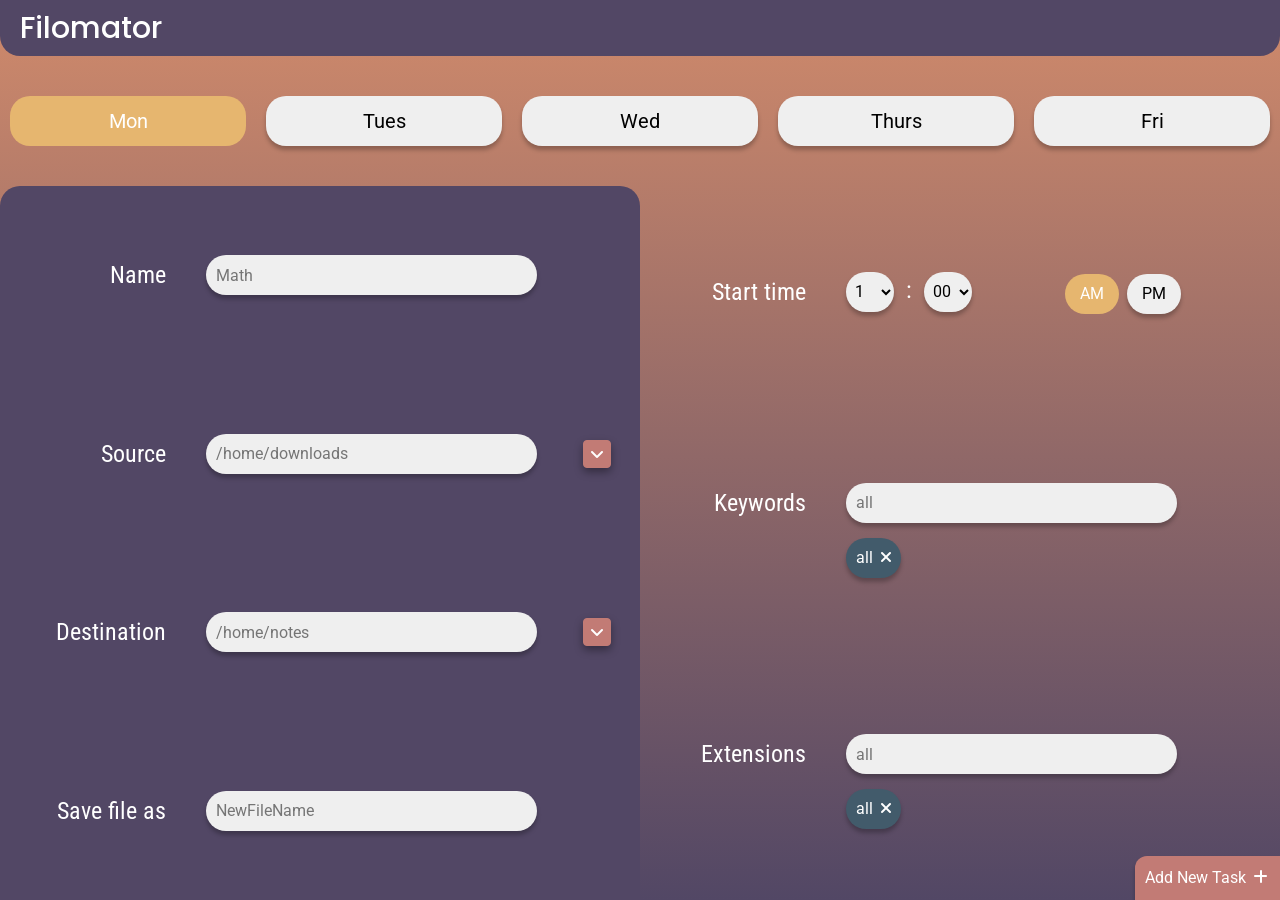
==== ui/index.html @ 487c7b3b "Updated Style Added background gradient. Aligned details." ====
<!DOCTYPE html>
<html>
    <head>
        <meta charset="UTF-8">
        <meta http-equiv="Content-Security-Policy" content="">
        <meta http-equiv="X-Content-Security-Policy" content="">
        <meta name="viewport" content="width=device-width, initial-scale=1">

        <!-- libraries -->
        <script src="https://ajax.googleapis.com/ajax/libs/jquery/3.6.0/jquery.min.js"></script>
        <!-- CSS only -->
        <link href="https://cdn.jsdelivr.net/npm/bootstrap@5.1.3/dist/css/bootstrap.min.css" rel="stylesheet" integrity="sha384-1BmE4kWBq78iYhFldvKuhfTAU6auU8tT94WrHftjDbrCEXSU1oBoqyl2QvZ6jIW3" crossorigin="anonymous">
        <!-- JavaScript Bundle with Popper -->
        <script src="https://cdn.jsdelivr.net/npm/bootstrap@5.1.3/dist/js/bootstrap.bundle.min.js" integrity="sha384-ka7Sk0Gln4gmtz2MlQnikT1wXgYsOg+OMhuP+IlRH9sENBO0LRn5q+8nbTov4+1p" crossorigin="anonymous"></script>

        <!-- custom scripts -->
        <script src="script.js"></script>
        <link rel="stylesheet" href="index.css">
        <link rel="stylesheet" href="taskDetail.css">

        <!-- fonts -->
        <link rel="preconnect" href="https://fonts.googleapis.com">
        <link rel="preconnect" href="https://fonts.gstatic.com" crossorigin>
        <link href="https://fonts.googleapis.com/css2?family=Poppins&family=Roboto&display=swap" rel="stylesheet">

        <link rel="preconnect" href="https://fonts.googleapis.com">
        <link rel="preconnect" href="https://fonts.gstatic.com" crossorigin>
        <link href="https://fonts.googleapis.com/css2?family=Roboto+Condensed:wght@300&display=swap" rel="stylesheet">

        <link rel="stylesheet" href="https://cdnjs.cloudflare.com/ajax/libs/font-awesome/6.0.0/css/all.min.css">
<!--        <title>Hello World!</title>-->
    </head>
    <body>
        <header>
            <h1>Filomator</h1>
        </header>
        <div class="container">
            <div class="week">
                <button class="day selected">Mon</button>
                <button class="day">Tues</button>
                <button class="day">Wed</button>
                <button class="day">Thurs</button>
                <button class="day ">Fri</button>
            </div>

            <div class="row">
                <div class="taskDetails col-sm-12 col-lg-6">
                    <div class="details row">
                        <p class="col-3">Name</p>
                        <div class="col-8"><input type="text" placeholder="Math"></div>
                    </div>
                    <div class="details row">
                        <p class="col-3">Source</p>
                        <div class="col-8"><input type="text" placeholder="/home/downloads"></div>
                        <a class="dropdown selected source fa-stack col-2" id="srcBtn">
                            <i class="fa fa-square fa-stack-2x"></i>
                            <i class="fas fa-angle-down fa-stack-1x" style="color: #FFFFFF"></i>
                        </a>
<!--                        <input type="file" webkitdirectory directory id="srcExplorer" style="display:none;">-->
                    </div>
                    <div class="details row">
                        <p class="col-3">Destination</p>
                        <div class="col-8"><input type="text" placeholder="/home/notes"></div>
                        <a class="dropdown selected fa-stack col-2">
                            <i class="fa fa-square fa-stack-2x"></i>
                            <i class="fas fa-angle-down fa-stack-1x" style="color: #FFFFFF"></i>
                        </a>
                    </div>
                    <div class="details row">
                        <p class="col-3">Save file as</p>
                        <div class="col-8"><input type="text" placeholder="NewFileName"></div>
                    </div>
                </div>

                <div class="taskDetails col-sm-12 col-lg-6 pull-right">
                    <div class="details row">
                        <p class="col-3">Start time</p>
                        <div class="time col-5">
                            <select name="hour" class="hour">
                            </select>
                            <p>&nbsp; : &nbsp;</p>
                            <select name="mins" class="mins">
                            </select>
                        </div>
                        <div class="twelve-hour-clock col-3">
                            <button class="selected">AM</button>
                            <button class="">PM</button>
                        </div>
                    </div>
                    <div class="details row">
                        <p class="col-3">Keywords</p>
                        <div class="col-8"><input type="text" placeholder="all"></div>

                        <div class="col-3"></div>
                        <div class="keywords col-8">
                            <button class="varBtn">all &nbsp;<i class="fas fa-xmark"></i></button>
                        </div>
                    </div>
                    <div class="details row">
                        <p class="col-3">Extensions</p>
                        <div class="col-8"><input type="text" placeholder="all"></div>

                        <div class="col-3"></div>
                        <div class="extensions col-8">
                            <button class="varBtn">all &nbsp;<i class="fas fa-xmark"></i></button>
                        </div>
                    </div>
                </div>
<!--            <div class="schedule col-sm-12 col-lg-6">-->
<!--                <div class="task"><p>Hello 2</p></div>-->
<!--                <div class="task"><p>Hello 2</p></div>-->
<!--                <div class="task"><p>Hello 2</p></div>-->
<!--            </div>-->
            </div>
        </div>

        <div>
            <button class="newTaskBtn">
                Add New Task
                <i class="fas fa-plus fa-fw"></i>
            </button>
        </div>

        <script src="renderer.js"></script>

    </body>
</html>
---- ui/index.css ----
* {
    font-family: 'Roboto', sans-serif;
    margin: 0;
}

body {
    margin: 0;
    font-family: 'Roboto Condensed', sans-serif;
    font-style: normal;

    display: flex;
    flex-direction: column;
    min-height: 100vh;
    background: linear-gradient(0, #524765 0%, #D08A6B 100%);
}

header {
    background-color: #524765;
    padding: 10px 20px;
    border-radius: 0 0 20px 20px;
}

/** Title */
header h1 {
    font-family: 'Poppins', sans-serif;
    font-size: 30px;
    color: #FFFFFF;
    margin: 0;
}

.container {
    padding: 0;
    margin: 0;
    max-width: 100%;

    display: flex;
    flex-direction: column;
    flex-grow: 1;
}

/** Week */
.container .week{
    display: flex;
    margin: 30px 0;
}

.week .day{
    width: 100%;
    margin: 10px;
    padding: 10px;
    border: none;
    border-radius: 20px;
    box-shadow: 0px 4px 4px rgb(0 0 0 / 25%);
    font-size: 20px;
}

.week .day.selected{
    background-color: #E6B66F;
    color: #FFFFFF;
    box-shadow: none !important;
}

/** New Task Button */
.newTaskBtn {
    position: fixed;
    bottom: 0;
    right: 0;
    background-color: #C27B75;
    padding: 10px;
    border-radius: 12px 0 0;
    color: white;
}
---- ui/taskDetail.css ----
.container > .row {
    padding: 0;
    margin: 0;
    flex-grow: 1;
}

/** Dropdown button */
.dropdown {
    filter: drop-shadow( 0px 4px 4px rgb(0 0 0 / 37%));
    color: #C27B75;
    cursor: pointer;
}
.dropdown:hover {
    filter: none !important;
    color: #C27B75;
}

/** Details Container */
.taskDetails {
    background-color: #524765;
    display: flex;
    flex-direction: column;
    border-radius: 20px 20px 0 0;
}

.details {
    display: flex;
    flex-direction: row;
    flex-wrap: wrap;
    align-items: center;
    justify-content: start;
    margin: auto 0;
}

.details p, .details h4 {
    color: white;
    margin: 0;
    padding: 0;
    height: unset;
    text-align: end;
    font-size: x-large;
    font-family: 'Roboto Condensed', sans-serif;
}

/** Schedule Container */
.schedule {
    display: flex;
    flex-direction: column;
    border-top: 4px solid #524765;
}

.schedule p {
    text-align: center;
    margin: 5%;
}

/** Input */
input[type=text] {
    border: 1px black;
    border-radius: 20px;
    padding: 10px;
    width: 100%;
}

.details *{
    height: 40px;
}

button, input, select{
    /*margin: 10px;*/
    border-radius: 20px;
    border: none;
    box-shadow: 0px 4px 4px rgb(0 0 0 / 25%);
    background-color: #efefef;
}

.details .time{
    display: flex;
}
.details .time p{
    text-align: center;
}
.details .time select{
    border-radius: 20px;
    padding: 3px 5px;
}


.details .twelve-hour-clock{
    padding: 0;
}

.details .twelve-hour-clock button{
    margin: 2px;
    padding: 3px 15px;
}


.details .twelve-hour-clock button.selected{
    background-color: #E6B66F;
    color: #FFFFFF;
    box-shadow: none !important;
}

.details .varBtn{
    margin-top: 15px;
    background-color: #425B6B;
    color: #FFFFFF;
    padding: 8px 10px;
}

.details > div{
    padding: 0 40px;
}

.taskDetails.pull-right{
    background-color: revert;
    color: black;
}
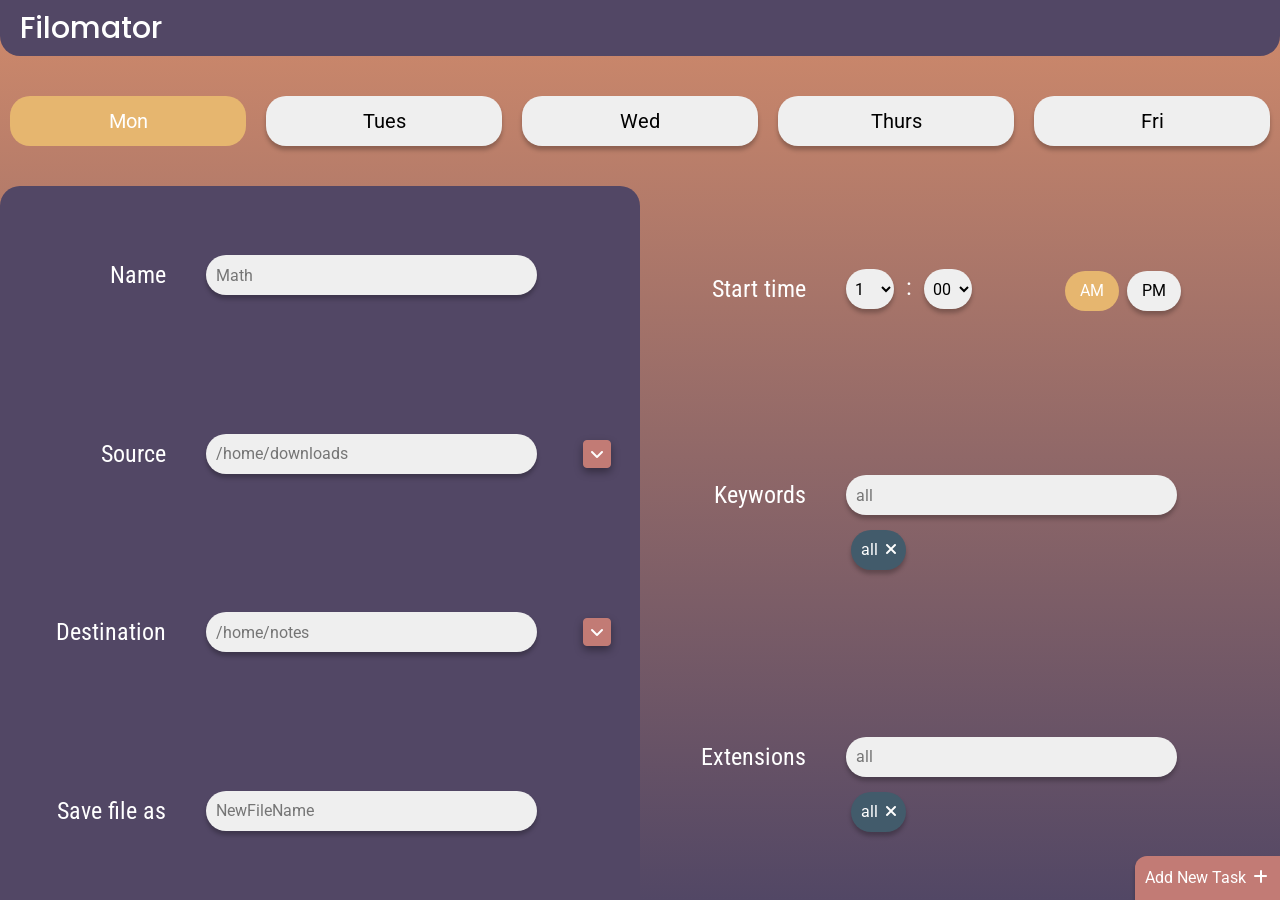
==== commit 56fea112: "Implemented Label list Added to keywords and extensions. Supports adding and removing labels." ====
--- a/ui/index.html
+++ b/ui/index.html
@@ -51,7 +51,7 @@
                     </div>
                     <div class="details row">
                         <p class="col-3">Source</p>
-                        <div class="col-8"><input type="text" placeholder="/home/downloads"></div>
+                        <div class="col-8"><input type="text" id="srcInput" placeholder="/home/downloads"></div>
                         <a class="dropdown selected source fa-stack col-2" id="srcBtn">
                             <i class="fa fa-square fa-stack-2x"></i>
                             <i class="fas fa-angle-down fa-stack-1x" style="color: #FFFFFF"></i>
@@ -60,8 +60,8 @@
                     </div>
                     <div class="details row">
                         <p class="col-3">Destination</p>
-                        <div class="col-8"><input type="text" placeholder="/home/notes"></div>
-                        <a class="dropdown selected fa-stack col-2">
+                        <div class="col-8"><input type="text" id="destnInput" placeholder="/home/notes"></div>
+                        <a class="dropdown selected fa-stack col-2" id="destnBtn">
                             <i class="fa fa-square fa-stack-2x"></i>
                             <i class="fas fa-angle-down fa-stack-1x" style="color: #FFFFFF"></i>
                         </a>
@@ -89,20 +89,20 @@
                     </div>
                     <div class="details row">
                         <p class="col-3">Keywords</p>
-                        <div class="col-8"><input type="text" placeholder="all"></div>
+                        <div class="col-8"><input type="text" id="keyWInput" placeholder="all"></div>
 
                         <div class="col-3"></div>
                         <div class="keywords col-8">
-                            <button class="varBtn">all &nbsp;<i class="fas fa-xmark"></i></button>
+                            <button class="varBtn" onclick="removeVar(this)">all &nbsp;<i class="fas fa-xmark"></i></button>
                         </div>
                     </div>
                     <div class="details row">
                         <p class="col-3">Extensions</p>
-                        <div class="col-8"><input type="text" placeholder="all"></div>
+                        <div class="col-8"><input type="text" id="extnInput" placeholder="all"></div>
 
                         <div class="col-3"></div>
                         <div class="extensions col-8">
-                            <button class="varBtn">all &nbsp;<i class="fas fa-xmark"></i></button>
+                            <button class="varBtn" onclick="removeVar(this)">all &nbsp;<i class="fas fa-xmark"></i></button>
                         </div>
                     </div>
                 </div>
--- a/ui/index.css
+++ b/ui/index.css
@@ -11,7 +11,7 @@
     display: flex;
     flex-direction: column;
     min-height: 100vh;
-    background: linear-gradient(0, #524765 0%, #D08A6B 100%);
+    background: fixed linear-gradient(0, #524765 0%, #D08A6B 100%);
 }
 
 header {
--- a/ui/taskDetail.css
+++ b/ui/taskDetail.css
@@ -103,10 +103,10 @@
 }
 
 .details .varBtn{
-    margin-top: 15px;
     background-color: #425B6B;
     color: #FFFFFF;
     padding: 8px 10px;
+    margin: 15px 5px 0 5px;
 }
 
 .details > div{
@@ -116,4 +116,11 @@
 .taskDetails.pull-right{
     background-color: revert;
     color: black;
+}
+
+.details .keywords{
+    display: flex;
+    flex-direction: row;
+    flex-wrap: wrap;
+    height: auto;
 }
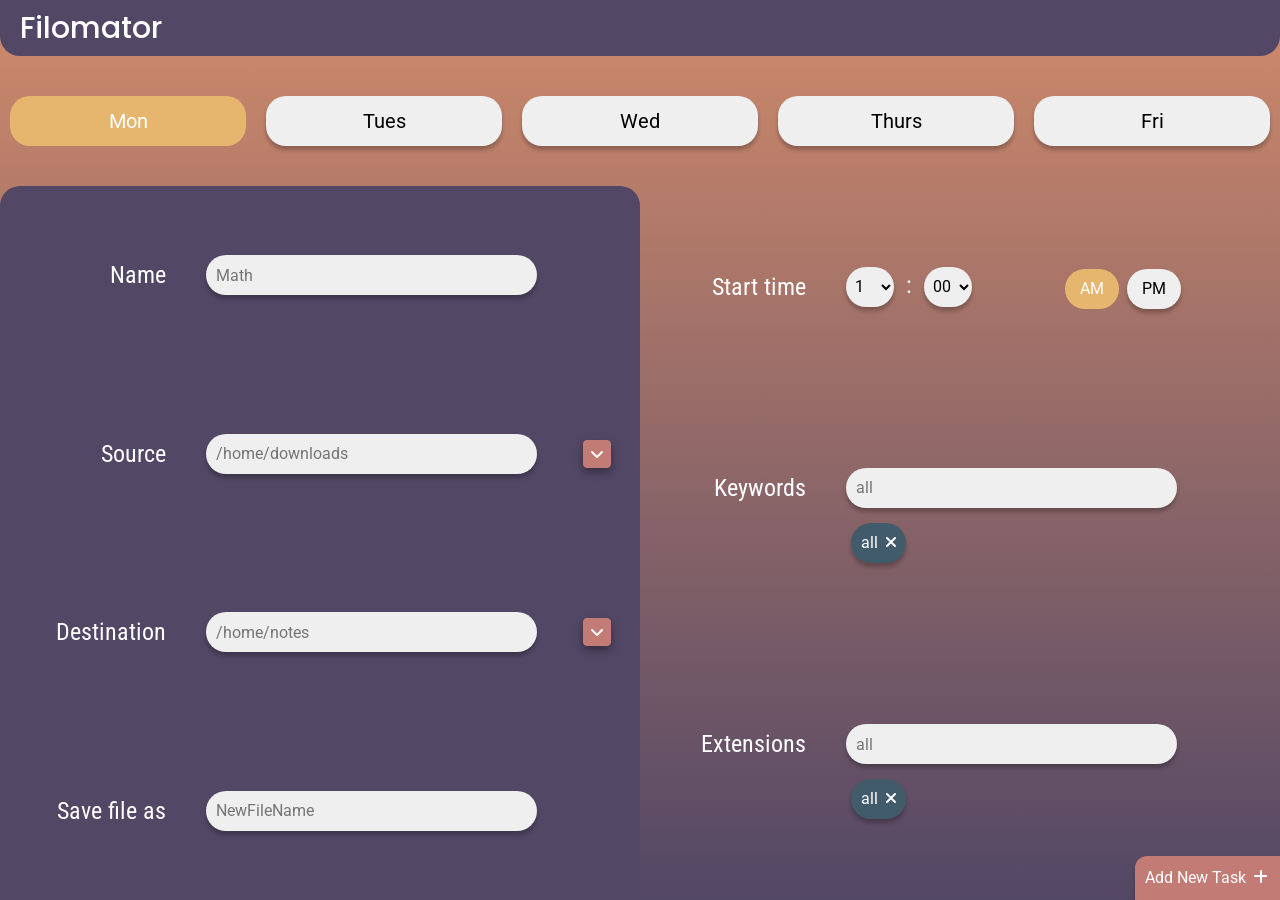
==== commit f07b8156: "Refactor Rename variables. Removed taskDetail.css" ====
--- a/ui/index.html
+++ b/ui/index.html
@@ -15,8 +15,7 @@
 
         <!-- custom scripts -->
         <script src="script.js"></script>
-        <link rel="stylesheet" href="index.css">
-        <link rel="stylesheet" href="taskDetail.css">
+        <link rel="stylesheet" href="newtask.css">
 
         <!-- fonts -->
         <link rel="preconnect" href="https://fonts.googleapis.com">
@@ -93,7 +92,7 @@
 
                         <div class="col-3"></div>
                         <div class="keywords col-8">
-                            <button class="varBtn" onclick="removeVar(this)">all &nbsp;<i class="fas fa-xmark"></i></button>
+                            <button class="labelBtn" onclick="removeLabel(this)">all &nbsp;<i class="fas fa-xmark"></i></button>
                         </div>
                     </div>
                     <div class="details row">
@@ -102,15 +101,10 @@
 
                         <div class="col-3"></div>
                         <div class="extensions col-8">
-                            <button class="varBtn" onclick="removeVar(this)">all &nbsp;<i class="fas fa-xmark"></i></button>
+                            <button class="labelBtn" onclick="removeLabel(this)">all &nbsp;<i class="fas fa-xmark"></i></button>
                         </div>
                     </div>
                 </div>
-<!--            <div class="schedule col-sm-12 col-lg-6">-->
-<!--                <div class="task"><p>Hello 2</p></div>-->
-<!--                <div class="task"><p>Hello 2</p></div>-->
-<!--                <div class="task"><p>Hello 2</p></div>-->
-<!--            </div>-->
             </div>
         </div>
 
--- a/ui/newtask.css
+++ b/ui/newtask.css
@@ -0,0 +1,192 @@
+* {
+    font-family: 'Roboto', sans-serif;
+    margin: 0;
+}
+
+body {
+    margin: 0;
+    font-family: 'Roboto Condensed', sans-serif;
+    font-style: normal;
+
+    display: flex;
+    flex-direction: column;
+    min-height: 100vh;
+    background: fixed linear-gradient(0, #524765 0%, #D08A6B 100%);
+}
+
+header {
+    background-color: #524765;
+    padding: 10px 20px;
+    border-radius: 0 0 20px 20px;
+}
+
+/** Title */
+header h1 {
+    font-family: 'Poppins', sans-serif;
+    font-size: 30px;
+    color: #FFFFFF;
+    margin: 0;
+}
+
+/** Container */
+.container {
+    padding: 0;
+    margin: 0;
+    max-width: 100%;
+
+    display: flex;
+    flex-direction: column;
+    flex-grow: 1;
+}
+.container > .row {
+    padding: 0;
+    margin: 0;
+    flex-grow: 1;
+}
+
+button, input, select{
+    /*margin: 10px;*/
+    border-radius: 20px;
+    border: none;
+    box-shadow: 0px 4px 4px rgb(0 0 0 / 25%);
+    background-color: #efefef;
+}
+
+/** Week */
+.container .week{
+    display: flex;
+    margin: 30px 0;
+}
+.week .day{
+    width: 100%;
+    margin: 10px;
+    padding: 10px;
+    /**border: none;
+    border-radius: 20px;
+    box-shadow: 0px 4px 4px rgb(0 0 0 / 25%);*/
+    font-size: 20px;
+}
+.week .day.selected{
+    background-color: #E6B66F;
+    color: #FFFFFF;
+    box-shadow: none !important;
+}
+
+/** Details Container */
+.taskDetails {
+    background-color: #524765;
+    display: flex;
+    flex-direction: column;
+    border-radius: 20px 20px 0 0;
+}
+.taskDetails.pull-right{
+    background-color: revert;
+    color: black;
+}
+.details {
+    display: flex;
+    flex-direction: row;
+    flex-wrap: wrap;
+    align-items: center;
+    justify-content: start;
+    margin: auto 0;
+}
+.details *{
+    height: 40px;
+}
+.details > div{
+    padding: 0 40px;
+}
+
+.details p, .details h4 {
+    color: white;
+    margin: 0;
+    padding: 0;
+    height: unset;
+    text-align: end;
+    font-size: x-large;
+    font-family: 'Roboto Condensed', sans-serif;
+}
+
+/** Time */
+.details .time{
+    display: flex;
+}
+.details .time p{
+    text-align: center;
+}
+.details .time select{
+    border-radius: 20px;
+    padding: 3px 5px;
+}
+
+.details .twelve-hour-clock{
+    padding: 0;
+}
+.details .twelve-hour-clock button{
+    margin: 2px;
+    padding: 3px 15px;
+}
+.details .twelve-hour-clock button.selected{
+    background-color: #E6B66F;
+    color: #FFFFFF;
+    box-shadow: none !important;
+}
+
+/** File Types */
+.details .keywords, .details .extensions{
+    display: flex;
+    flex-direction: row;
+    flex-wrap: wrap;
+    height: auto;
+}
+
+/** Input */
+input[type=text] {
+    border: 1px black;
+    border-radius: 20px;
+    padding: 10px;
+    width: 100%;
+}
+
+/** Label Buttons */
+.details .labelBtn{
+    background-color: #425B6B;
+    color: #FFFFFF;
+    padding: 8px 10px;
+    margin: 15px 5px 0 5px;
+}
+
+/** Dropdown Button */
+.dropdown {
+    filter: drop-shadow( 0px 4px 4px rgb(0 0 0 / 37%));
+    color: #C27B75;
+    cursor: pointer;
+}
+.dropdown:hover {
+    filter: none !important;
+    color: #C27B75;
+}
+
+/** New Task Button */
+.newTaskBtn {
+    position: fixed;
+    bottom: 0;
+    right: 0;
+    background-color: #C27B75;
+    padding: 10px;
+    border-radius: 12px 0 0;
+    color: white;
+}
+
+/** Schedule Container */
+.schedule {
+    display: flex;
+    flex-direction: column;
+    border-top: 4px solid #524765;
+}
+
+.schedule p {
+    text-align: center;
+    margin: 5%;
+}
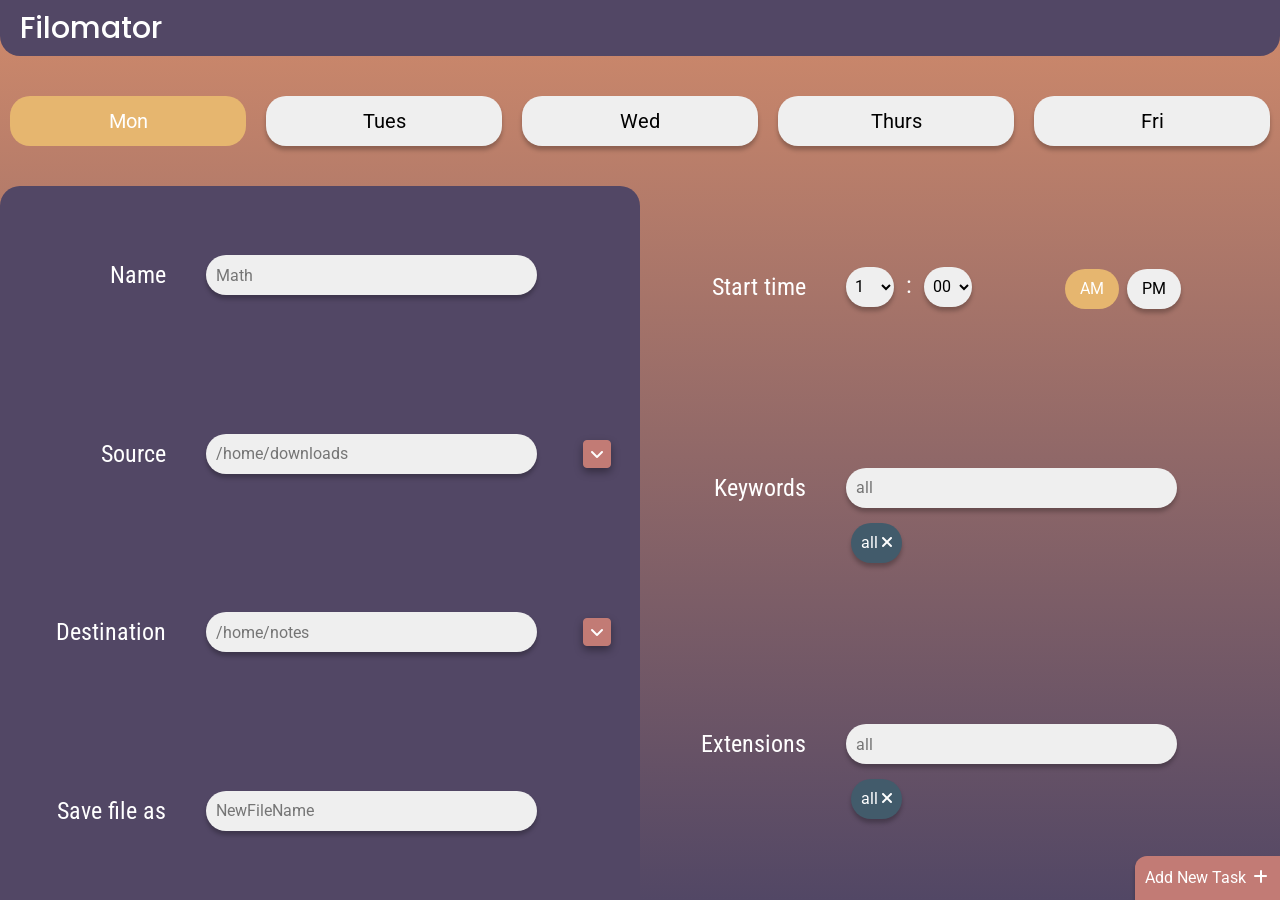
==== commit 16b88eb5: "Combined front end with back end Extracted data from front end and exported to json." ====
--- a/ui/index.html
+++ b/ui/index.html
@@ -46,7 +46,7 @@
                 <div class="taskDetails col-sm-12 col-lg-6">
                     <div class="details row">
                         <p class="col-3">Name</p>
-                        <div class="col-8"><input type="text" placeholder="Math"></div>
+                        <div class="col-8"><input type="text" id="nameInput" placeholder="Math"></div>
                     </div>
                     <div class="details row">
                         <p class="col-3">Source</p>
@@ -59,15 +59,15 @@
                     </div>
                     <div class="details row">
                         <p class="col-3">Destination</p>
-                        <div class="col-8"><input type="text" id="destnInput" placeholder="/home/notes"></div>
-                        <a class="dropdown selected fa-stack col-2" id="destnBtn">
+                        <div class="col-8"><input type="text" id="destInput" placeholder="/home/notes"></div>
+                        <a class="dropdown selected fa-stack col-2" id="destBtn">
                             <i class="fa fa-square fa-stack-2x"></i>
                             <i class="fas fa-angle-down fa-stack-1x" style="color: #FFFFFF"></i>
                         </a>
                     </div>
                     <div class="details row">
                         <p class="col-3">Save file as</p>
-                        <div class="col-8"><input type="text" placeholder="NewFileName"></div>
+                        <div class="col-8"><input type="text" id="newFileNameInput" placeholder="NewFileName"></div>
                     </div>
                 </div>
 
@@ -75,10 +75,10 @@
                     <div class="details row">
                         <p class="col-3">Start time</p>
                         <div class="time col-5">
-                            <select name="hour" class="hour">
+                            <select name="hour" class="hour" id="hour">
                             </select>
                             <p>&nbsp; : &nbsp;</p>
-                            <select name="mins" class="mins">
+                            <select name="mins" class="mins" id="mins">
                             </select>
                         </div>
                         <div class="twelve-hour-clock col-3">
@@ -92,7 +92,7 @@
 
                         <div class="col-3"></div>
                         <div class="keywords col-8">
-                            <button class="labelBtn" onclick="removeLabel(this)">all &nbsp;<i class="fas fa-xmark"></i></button>
+                            <button class="labelBtn" onclick="removeLabel(this)">all&nbsp;<i class="fas fa-xmark"></i></button>
                         </div>
                     </div>
                     <div class="details row">
@@ -101,7 +101,7 @@
 
                         <div class="col-3"></div>
                         <div class="extensions col-8">
-                            <button class="labelBtn" onclick="removeLabel(this)">all &nbsp;<i class="fas fa-xmark"></i></button>
+                            <button class="labelBtn" onclick="removeLabel(this)">all&nbsp;<i class="fas fa-xmark"></i></button>
                         </div>
                     </div>
                 </div>
@@ -109,7 +109,7 @@
         </div>
 
         <div>
-            <button class="newTaskBtn">
+            <button id="newTaskBtn">
                 Add New Task
                 <i class="fas fa-plus fa-fw"></i>
             </button>
--- a/ui/newtask.css
+++ b/ui/newtask.css
@@ -169,7 +169,7 @@
 }
 
 /** New Task Button */
-.newTaskBtn {
+#newTaskBtn {
     position: fixed;
     bottom: 0;
     right: 0;
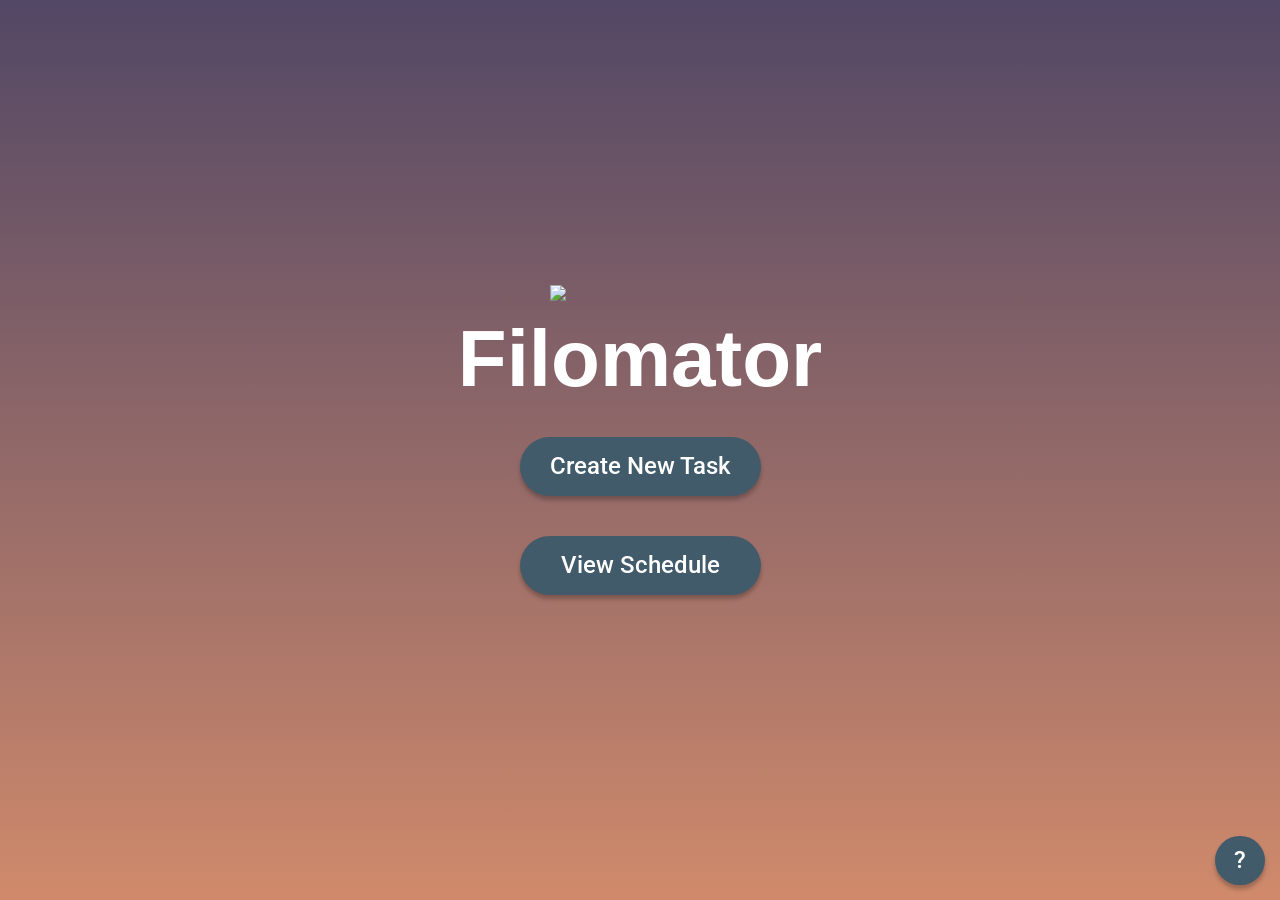
==== commit 15b93d74: "Create home page Created new html file for new task page" ====
--- a/ui/index.html
+++ b/ui/index.html
@@ -15,7 +15,8 @@
 
         <!-- custom scripts -->
         <script src="script.js"></script>
-        <link rel="stylesheet" href="newtask.css">
+<!--        <link rel="stylesheet" href="newtask.css">-->
+        <link rel="stylesheet" href="index.css">
 
         <!-- fonts -->
         <link rel="preconnect" href="https://fonts.googleapis.com">
@@ -27,95 +28,20 @@
         <link href="https://fonts.googleapis.com/css2?family=Roboto+Condensed:wght@300&display=swap" rel="stylesheet">
 
         <link rel="stylesheet" href="https://cdnjs.cloudflare.com/ajax/libs/font-awesome/6.0.0/css/all.min.css">
-<!--        <title>Hello World!</title>-->
     </head>
     <body>
-        <header>
-            <h1>Filomator</h1>
-        </header>
         <div class="container">
-            <div class="week">
-                <button class="day selected">Mon</button>
-                <button class="day">Tues</button>
-                <button class="day">Wed</button>
-                <button class="day">Thurs</button>
-                <button class="day ">Fri</button>
+            <div>
+                <img class="logo" src="../assets/logo.png">
+                <h1>Filomator</h1>
             </div>
-
-            <div class="row">
-                <div class="taskDetails col-sm-12 col-lg-6">
-                    <div class="details row">
-                        <p class="col-3">Name</p>
-                        <div class="col-8"><input type="text" id="nameInput" placeholder="Math"></div>
-                    </div>
-                    <div class="details row">
-                        <p class="col-3">Source</p>
-                        <div class="col-8"><input type="text" id="srcInput" placeholder="/home/downloads"></div>
-                        <a class="dropdown selected source fa-stack col-2" id="srcBtn">
-                            <i class="fa fa-square fa-stack-2x"></i>
-                            <i class="fas fa-angle-down fa-stack-1x" style="color: #FFFFFF"></i>
-                        </a>
-<!--                        <input type="file" webkitdirectory directory id="srcExplorer" style="display:none;">-->
-                    </div>
-                    <div class="details row">
-                        <p class="col-3">Destination</p>
-                        <div class="col-8"><input type="text" id="destInput" placeholder="/home/notes"></div>
-                        <a class="dropdown selected fa-stack col-2" id="destBtn">
-                            <i class="fa fa-square fa-stack-2x"></i>
-                            <i class="fas fa-angle-down fa-stack-1x" style="color: #FFFFFF"></i>
-                        </a>
-                    </div>
-                    <div class="details row">
-                        <p class="col-3">Save file as</p>
-                        <div class="col-8"><input type="text" id="newFileNameInput" placeholder="NewFileName"></div>
-                    </div>
-                </div>
-
-                <div class="taskDetails col-sm-12 col-lg-6 pull-right">
-                    <div class="details row">
-                        <p class="col-3">Start time</p>
-                        <div class="time col-5">
-                            <select name="hour" class="hour" id="hour">
-                            </select>
-                            <p>&nbsp; : &nbsp;</p>
-                            <select name="mins" class="mins" id="mins">
-                            </select>
-                        </div>
-                        <div class="twelve-hour-clock col-3">
-                            <button class="selected">AM</button>
-                            <button class="">PM</button>
-                        </div>
-                    </div>
-                    <div class="details row">
-                        <p class="col-3">Keywords</p>
-                        <div class="col-8"><input type="text" id="keyWInput" placeholder="all"></div>
-
-                        <div class="col-3"></div>
-                        <div class="keywords col-8">
-                            <button class="labelBtn" onclick="removeLabel(this)">all&nbsp;<i class="fas fa-xmark"></i></button>
-                        </div>
-                    </div>
-                    <div class="details row">
-                        <p class="col-3">Extensions</p>
-                        <div class="col-8"><input type="text" id="extnInput" placeholder="all"></div>
-
-                        <div class="col-3"></div>
-                        <div class="extensions col-8">
-                            <button class="labelBtn" onclick="removeLabel(this)">all&nbsp;<i class="fas fa-xmark"></i></button>
-                        </div>
-                    </div>
-                </div>
+            <div class="buttons">
+                <a href="newtask.html"><h4>Create New Task</h4></a>
+                <a href=""><h4>View Schedule</h4></a>
+            </div>
+            <div class="fixed-button pull-right">
+                <a href=""><h4>&#63;</h4></a>
             </div>
         </div>
-
-        <div>
-            <button id="newTaskBtn">
-                Add New Task
-                <i class="fas fa-plus fa-fw"></i>
-            </button>
-        </div>
-
-        <script src="renderer.js"></script>
-
     </body>
 </html>
--- a/ui/newtask.css
+++ b/ui/newtask.css
@@ -1,3 +1,12 @@
+:root{
+    --purple: #524765;
+    --orange: #D08A6B;
+    --light-orange: #E6B66F;
+    --pink: #C27B75;
+    --blue: #425B6B;
+    --grey: #efefef;
+}
+
 * {
     font-family: 'Roboto', sans-serif;
     margin: 0;
@@ -11,11 +20,11 @@
     display: flex;
     flex-direction: column;
     min-height: 100vh;
-    background: fixed linear-gradient(0, #524765 0%, #D08A6B 100%);
+    background: fixed linear-gradient(0, var(--purple) 0%, var(--orange) 100%);
 }
 
 header {
-    background-color: #524765;
+    background-color: var(--purple);
     padding: 10px 20px;
     border-radius: 0 0 20px 20px;
 }
@@ -24,7 +33,7 @@
 header h1 {
     font-family: 'Poppins', sans-serif;
     font-size: 30px;
-    color: #FFFFFF;
+    color: white;
     margin: 0;
 }
 
@@ -49,7 +58,7 @@
     border-radius: 20px;
     border: none;
     box-shadow: 0px 4px 4px rgb(0 0 0 / 25%);
-    background-color: #efefef;
+    background-color: var(--grey);
 }
 
 /** Week */
@@ -67,14 +76,14 @@
     font-size: 20px;
 }
 .week .day.selected{
-    background-color: #E6B66F;
-    color: #FFFFFF;
+    background-color: var(--light-orange);
+    color: white;
     box-shadow: none !important;
 }
 
 /** Details Container */
 .taskDetails {
-    background-color: #524765;
+    background-color: var(--purple);
     display: flex;
     flex-direction: column;
     border-radius: 20px 20px 0 0;
@@ -128,8 +137,8 @@
     padding: 3px 15px;
 }
 .details .twelve-hour-clock button.selected{
-    background-color: #E6B66F;
-    color: #FFFFFF;
+    background-color: var(--light-orange);
+    color: white;
     box-shadow: none !important;
 }
 
@@ -151,8 +160,8 @@
 
 /** Label Buttons */
 .details .labelBtn{
-    background-color: #425B6B;
-    color: #FFFFFF;
+    background-color: var(--blue);
+    color: white;
     padding: 8px 10px;
     margin: 15px 5px 0 5px;
 }
@@ -160,12 +169,12 @@
 /** Dropdown Button */
 .dropdown {
     filter: drop-shadow( 0px 4px 4px rgb(0 0 0 / 37%));
-    color: #C27B75;
+    color: var(--pink);
     cursor: pointer;
 }
 .dropdown:hover {
     filter: none !important;
-    color: #C27B75;
+    color: var(--pink);
 }
 
 /** New Task Button */
@@ -173,7 +182,7 @@
     position: fixed;
     bottom: 0;
     right: 0;
-    background-color: #C27B75;
+    background-color: var(--pink);
     padding: 10px;
     border-radius: 12px 0 0;
     color: white;
@@ -183,7 +192,7 @@
 .schedule {
     display: flex;
     flex-direction: column;
-    border-top: 4px solid #524765;
+    border-top: 4px solid var(--purple);
 }
 
 .schedule p {
--- a/ui/index.css
+++ b/ui/index.css
@@ -0,0 +1,70 @@
+:root {
+    --purple: #524765;
+    --orange: #D08A6B;
+    --light-orange: #E6B66F;
+    --pink: #C27B75;
+    --blue: #425B6B;
+    --grey: #efefef;
+}
+
+* {
+    font-family: 'Roboto', sans-serif;
+    margin: 0;
+}
+
+body {
+    display: flex;
+    flex-direction: column;
+    min-height: 100vh;
+    background: fixed linear-gradient(180deg, var(--purple) 0%, var(--orange) 100%);
+}
+
+.container, div > * {
+    margin: auto;
+    display: flex;
+    flex-direction: column;
+}
+
+/** Logo */
+.logo {
+    width: 180px;
+    height: auto;
+}
+
+/** Title */
+.container h1 {
+    font-family: 'Poppins', sans-serif;
+    font-size: 80px;
+    font-weight: revert;
+    color: white;
+    margin: 10px;
+}
+
+/** <a> Button Style */
+a, a:hover{
+    background-color: var(--blue);
+    color: white;
+    text-decoration: none;
+    padding: 15px 30px;
+    border-radius: 50px;
+    box-shadow: 0px 4px 4px rgb(0 0 0 / 25%);
+    display: flex;
+}
+a > * {
+    margin: auto;
+}
+
+/** Button */
+.buttons > *{
+    margin: 20px 10px
+}
+
+/** Fixed button right */
+.fixed-button.pull-right {
+    position: fixed;
+    bottom: 15px;
+    right: 15px;
+}
+.fixed-button.pull-right > *{
+    padding: 10px 19px;
+}
